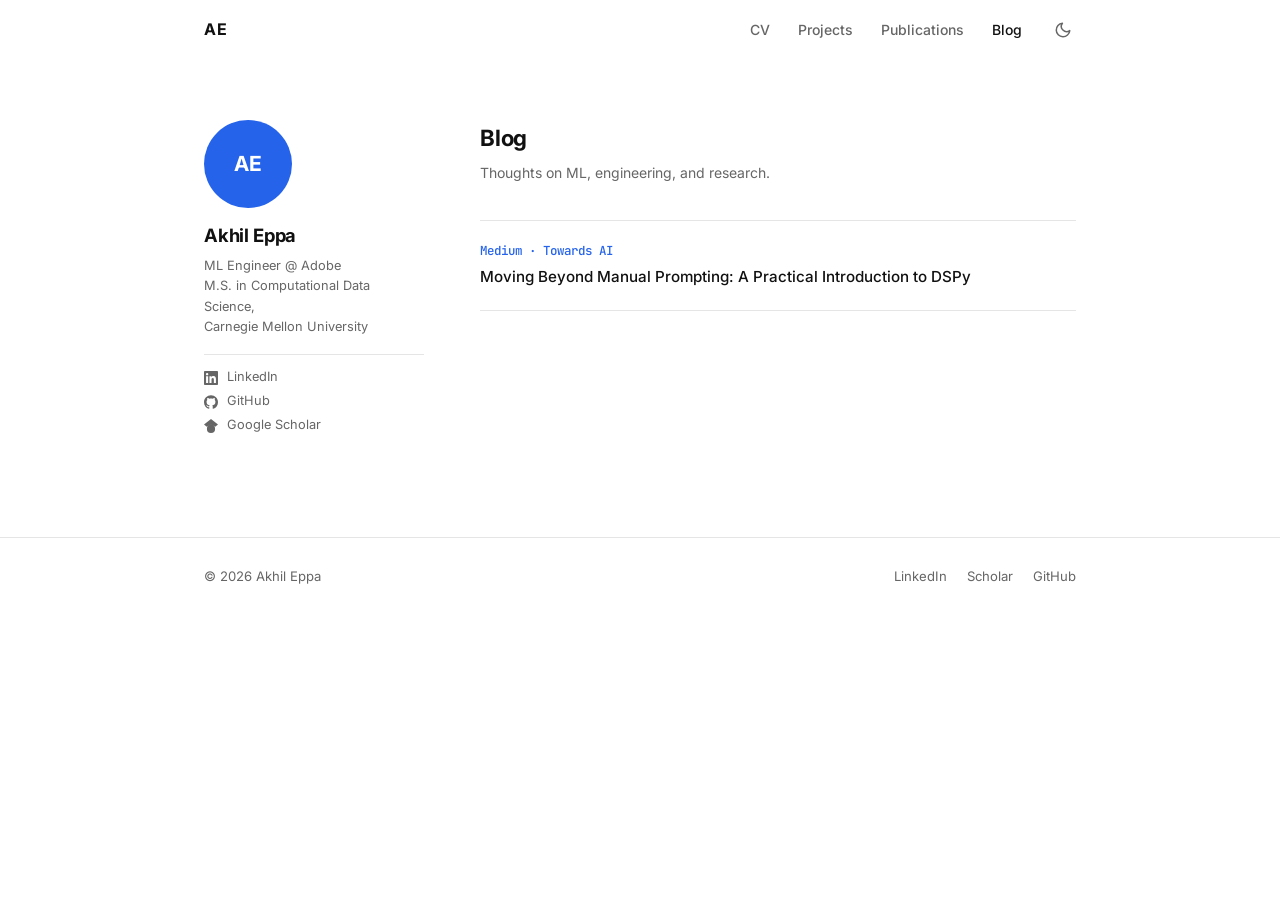
==== blog/index.html @ fbea9900 "add portfolio content" ====
<!DOCTYPE html>
<html lang="en">
<head>
  <meta charset="UTF-8">
  <meta name="viewport" content="width=device-width, initial-scale=1.0">
  <title>Blog &mdash; Akhil Eppa</title>
  <link rel="stylesheet" href="../style.css">
  <link rel="preconnect" href="https://fonts.googleapis.com">
  <link rel="preconnect" href="https://fonts.gstatic.com" crossorigin>
  <link href="https://fonts.googleapis.com/css2?family=Inter:wght@300;400;500;600;700&family=JetBrains+Mono:wght@400;500&display=swap" rel="stylesheet">
</head>
<body>

  <nav id="navbar">
    <div class="nav-inner">
      <a href="../index.html" class="nav-logo">AE</a>
      <button class="nav-hamburger" id="hamburger" aria-label="Toggle menu">
        <span></span><span></span><span></span>
      </button>
      <ul class="nav-links" id="navLinks">
        <li><a href="../cv.html">CV</a></li>
        <li><a href="../projects.html">Projects</a></li>
        <li><a href="../publications.html">Publications</a></li>
        <li><a href="../blog/index.html" class="active">Blog</a></li>
        <li>
          <button class="theme-toggle" id="themeToggle" aria-label="Toggle theme"></button>
        </li>
      </ul>
    </div>
  </nav>

  <main>
    <section id="blog-page">
      <div class="container">
        <div class="profile-layout">

          <aside class="profile-sidebar">
            <div class="profile-avatar">AE</div>
            <h1 class="profile-name">Akhil Eppa</h1>
            <p class="profile-role">ML Engineer @ Adobe<br>M.S. in Computational Data Science,<br>Carnegie Mellon University</p>
            <hr class="profile-divider">
            <ul class="profile-links">
              <li>
                <a href="https://www.linkedin.com/in/akhil-eppa" target="_blank" rel="noopener noreferrer">
                  <svg xmlns="http://www.w3.org/2000/svg" width="14" height="14" fill="currentColor" viewBox="0 0 24 24"><path d="M20.447 20.452h-3.554v-5.569c0-1.328-.027-3.037-1.852-3.037-1.853 0-2.136 1.445-2.136 2.939v5.667H9.351V9h3.414v1.561h.046c.477-.9 1.637-1.85 3.37-1.85 3.601 0 4.267 2.37 4.267 5.455v6.286zM5.337 7.433a2.062 2.062 0 0 1-2.063-2.065 2.064 2.064 0 1 1 2.063 2.065zm1.782 13.019H3.555V9h3.564v11.452zM22.225 0H1.771C.792 0 0 .774 0 1.729v20.542C0 23.227.792 24 1.771 24h20.451C23.2 24 24 23.227 24 22.271V1.729C24 .774 23.2 0 22.222 0h.003z"/></svg>
                  <span>LinkedIn</span>
                </a>
              </li>
              <li>
                <a href="https://github.com/akhil-eppa" target="_blank" rel="noopener noreferrer">
                  <svg xmlns="http://www.w3.org/2000/svg" width="14" height="14" fill="currentColor" viewBox="0 0 24 24"><path d="M12 .297c-6.63 0-12 5.373-12 12 0 5.303 3.438 9.8 8.205 11.385.6.113.82-.258.82-.577 0-.285-.01-1.04-.015-2.04-3.338.724-4.042-1.61-4.042-1.61C4.422 18.07 3.633 17.7 3.633 17.7c-1.087-.744.084-.729.084-.729 1.205.084 1.838 1.236 1.838 1.236 1.07 1.835 2.809 1.305 3.495.998.108-.776.417-1.305.76-1.605-2.665-.3-5.466-1.332-5.466-5.93 0-1.31.465-2.38 1.235-3.22-.135-.303-.54-1.523.105-3.176 0 0 1.005-.322 3.3 1.23.96-.267 1.98-.399 3-.405 1.02.006 2.04.138 3 .405 2.28-1.552 3.285-1.23 3.285-1.23.645 1.653.24 2.873.12 3.176.765.84 1.23 1.91 1.23 3.22 0 4.61-2.805 5.625-5.475 5.92.42.36.81 1.096.81 2.22 0 1.606-.015 2.896-.015 3.286 0 .315.21.69.825.57C20.565 22.092 24 17.592 24 12.297c0-6.627-5.373-12-12-12"/></svg>
                  <span>GitHub</span>
                </a>
              </li>
              <li>
                <a href="https://scholar.google.com/citations?user=CIr-OwEAAAAJ&hl=en" target="_blank" rel="noopener noreferrer">
                  <svg xmlns="http://www.w3.org/2000/svg" width="14" height="14" fill="currentColor" viewBox="0 0 24 24"><path d="M12 24a7 7 0 1 1 0-14 7 7 0 0 1 0 14zm0-24L0 9.5l4.838 3.94A8 8 0 0 1 12 10a8 8 0 0 1 7.162 3.44L24 9.5z"/></svg>
                  <span>Google Scholar</span>
                </a>
              </li>
            </ul>
          </aside>

          <div class="profile-content">
        <h2 class="section-title">Blog</h2>
        <p class="section-subtitle">Thoughts on ML, engineering, and research.</p>
        <div class="blog-list">

          <div class="blog-item">
            <div class="blog-item-meta">
              <span class="blog-venue">Medium &middot; Towards AI</span>
            </div>
            <a href="https://medium.com/towards-artificial-intelligence/moving-beyond-manual-prompting-a-practical-introduction-to-dspy-6bf4ae8082ac" target="_blank" rel="noopener noreferrer" class="blog-item-title">
              Moving Beyond Manual Prompting: A Practical Introduction to DSPy
            </a>
          </div>

        </div>
          </div><!-- /.profile-content -->

        </div><!-- /.profile-layout -->
      </div>
    </section>
  </main>

  <footer>
    <div class="container footer-inner">
      <span>&copy; 2026 Akhil Eppa</span>
      <div class="footer-links">
        <a href="https://www.linkedin.com/in/akhil-eppa" target="_blank" rel="noopener noreferrer">LinkedIn</a>
        <a href="https://scholar.google.com/citations?user=CIr-OwEAAAAJ&hl=en" target="_blank" rel="noopener noreferrer">Scholar</a>
        <a href="https://github.com/akhil-eppa" target="_blank" rel="noopener noreferrer">GitHub</a>
      </div>
    </div>
  </footer>

  <script src="../script.js"></script>
</body>
</html>
---- style.css ----
/* ===== RESET & BASE ===== */
*, *::before, *::after {
  box-sizing: border-box;
  margin: 0;
  padding: 0;
}

:root {
  --bg:           #ffffff;
  --surface:      #f7f7f7;
  --border:       #e5e5e5;
  --text:         #111111;
  --text-muted:   #666666;
  --accent:       #2563eb;
  --accent-hover: #1d4ed8;
  --nav-h:        60px;
  --max-w:        920px;
  --radius:       8px;
  --font:         'Inter', system-ui, -apple-system, sans-serif;
  --mono:         'JetBrains Mono', 'Fira Mono', monospace;
}

[data-theme="dark"] {
  --bg:           #0f0f0f;
  --surface:      #1a1a1a;
  --border:       #2a2a2a;
  --text:         #eeeeee;
  --text-muted:   #888888;
  --accent:       #60a5fa;
  --accent-hover: #93c5fd;
}

html {
  scroll-behavior: smooth;
  scroll-padding-top: var(--nav-h);
}

body {
  font-family: var(--font);
  background: var(--bg);
  color: var(--text);
  line-height: 1.6;
  transition: background 0.2s, color 0.2s;
  -webkit-font-smoothing: antialiased;
}

a {
  color: var(--accent);
  text-decoration: none;
  transition: color 0.15s;
}

a:hover {
  color: var(--accent-hover);
}

ul {
  list-style: none;
}

/* ===== LAYOUT ===== */
.container {
  max-width: var(--max-w);
  margin: 0 auto;
  padding: 0 24px;
}

section {
  padding: 80px 0;
}

section + section {
  border-top: 1px solid var(--border);
}

/* ===== NAVBAR ===== */
#navbar {
  position: fixed;
  top: 0;
  left: 0;
  right: 0;
  height: var(--nav-h);
  z-index: 100;
  background: var(--bg);
  transition: box-shadow 0.2s, background 0.2s;
}

#navbar.scrolled {
  box-shadow: 0 1px 0 var(--border);
}

.nav-inner {
  max-width: var(--max-w);
  margin: 0 auto;
  padding: 0 24px;
  height: 100%;
  display: flex;
  align-items: center;
  justify-content: space-between;
}

.nav-logo {
  font-weight: 700;
  font-size: 1rem;
  color: var(--text);
  letter-spacing: 0.06em;
}

.nav-logo:hover {
  color: var(--text);
}

.nav-links {
  display: flex;
  align-items: center;
  gap: 28px;
}

.nav-links li {
  list-style: none;
}

.nav-links a {
  color: var(--text-muted);
  font-size: 0.875rem;
  font-weight: 500;
}

.nav-links a:hover,
.nav-links a.active {
  color: var(--text);
}

.theme-toggle {
  background: none;
  border: none;
  cursor: pointer;
  color: var(--text-muted);
  display: flex;
  align-items: center;
  justify-content: center;
  padding: 4px;
  border-radius: 4px;
  transition: color 0.15s;
  line-height: 0;
}

.theme-toggle:hover {
  color: var(--text);
}

/* ===== PROFILE LAYOUT ===== */
.profile-layout {
  display: grid;
  grid-template-columns: 220px 1fr;
  gap: 56px;
  align-items: start;
}

.profile-sidebar {
  position: sticky;
  top: calc(var(--nav-h) + 40px);
}

.profile-avatar {
  width: 88px;
  height: 88px;
  border-radius: 50%;
  background: var(--accent);
  color: #fff;
  display: flex;
  align-items: center;
  justify-content: center;
  font-size: 1.3rem;
  font-weight: 700;
  letter-spacing: 0.02em;
  margin-bottom: 16px;
}

.profile-name {
  font-size: 1.15rem;
  font-weight: 700;
  letter-spacing: -0.01em;
  margin-bottom: 8px;
  line-height: 1.3;
}

.profile-role {
  font-size: 0.8rem;
  color: var(--text-muted);
  line-height: 1.6;
  margin-bottom: 0;
}

.profile-divider {
  border: none;
  border-top: 1px solid var(--border);
  margin: 16px 0;
}

.profile-links {
  display: flex;
  flex-direction: column;
  gap: 10px;
  list-style: none;
  padding: 0;
}

.profile-links li {
  display: flex;
  align-items: center;
  gap: 9px;
  font-size: 0.8rem;
  color: var(--text-muted);
  line-height: 1;
}

.profile-links li > svg {
  flex-shrink: 0;
  opacity: 0.7;
}

.profile-links a {
  display: flex;
  align-items: center;
  gap: 9px;
  font-size: 0.8rem;
  color: var(--text-muted);
  transition: color 0.15s;
  line-height: 1;
}

.profile-links a:hover {
  color: var(--text);
}

.profile-content {
  min-width: 0;
}

@media (max-width: 720px) {
  .profile-layout {
    grid-template-columns: 1fr;
    gap: 32px;
  }

  .profile-sidebar {
    position: static;
    display: flex;
    flex-direction: column;
    align-items: flex-start;
  }
}

.nav-hamburger {
  display: none;
  flex-direction: column;
  gap: 5px;
  background: none;
  border: none;
  cursor: pointer;
  padding: 4px;
}

.nav-hamburger span {
  display: block;
  width: 22px;
  height: 2px;
  background: var(--text);
  border-radius: 2px;
  transition: all 0.2s;
}

/* ===== HOME & SUBPAGES ===== */
#home,
#blog-page,
#publications-page,
#cv-page {
  padding-top: calc(var(--nav-h) + 60px);
}

.home-bio {
  display: flex;
  flex-direction: column;
  gap: 12px;
  margin-bottom: 28px;
}

.home-bio p {
  font-size: 0.9rem;
  color: var(--text-muted);
  line-height: 1.75;
}

.tagline-highlight {
  color: var(--text);
  font-weight: 500;
}

.social-links {
  display: flex;
  flex-wrap: wrap;
  gap: 14px;
}

.social-links a {
  display: inline-flex;
  align-items: center;
  gap: 6px;
  font-size: 0.82rem;
  font-weight: 500;
  color: var(--text-muted);
  transition: color 0.15s;
}

.social-links a:hover {
  color: var(--text);
}

/* Home sections */
.home-content {
  display: flex;
  flex-direction: column;
  gap: 0;
}

.home-section {
  padding: 28px 0;
  border-top: 1px solid var(--border);
  display: grid;
  grid-template-columns: 160px 1fr;
  gap: 0 32px;
  align-items: start;
}

.home-section h2 {
  font-size: 0.8rem;
  font-weight: 700;
  text-transform: uppercase;
  letter-spacing: 0.1em;
  color: var(--text-muted);
  padding-top: 2px;
}

/* Plain list */
.plain-list {
  display: flex;
  flex-direction: column;
  gap: 12px;
}

.plain-list li {
  display: flex;
  flex-direction: column;
  gap: 2px;
}

.item-primary {
  font-size: 0.9rem;
  font-weight: 500;
  color: var(--text);
}

.item-secondary {
  font-size: 0.82rem;
  color: var(--text-muted);
}

/* Experience list */
.exp-list {
  display: flex;
  flex-direction: column;
  gap: 14px;
}

.exp-list li {
  display: flex;
  gap: 20px;
  align-items: flex-start;
}

.exp-date {
  font-family: var(--mono);
  font-size: 0.78rem;
  color: var(--text-muted);
  min-width: 100px;
  flex-shrink: 0;
  padding-top: 2px;
}

.exp-body {
  display: flex;
  flex-direction: column;
  gap: 2px;
}

/* Skills list */
.skills-list {
  display: flex;
  flex-wrap: wrap;
  gap: 6px 0;
  column-gap: 0;
}

.skills-list li {
  font-size: 0.875rem;
  color: var(--text-muted);
}

.skills-list li::after {
  content: ' · ';
  color: var(--border);
  margin: 0 4px;
}

.skills-list li:last-child::after {
  content: '';
}

/* Publications in home */
.pub-title {
  font-size: 0.875rem;
  color: var(--text);
  font-weight: 400;
}

a.pub-title {
  color: var(--accent);
}

a.pub-title:hover {
  color: var(--accent-hover);
}

.see-all {
  display: inline-block;
  margin-top: 12px;
  font-size: 0.82rem;
  font-weight: 500;
}

/* Current Work */
.current-work {
  margin-top: 36px;
  padding-top: 28px;
  border-top: 1px solid var(--border);
}

.current-work h2 {
  font-size: 0.8rem;
  font-weight: 700;
  text-transform: uppercase;
  letter-spacing: 0.1em;
  color: var(--text-muted);
  margin-bottom: 14px;
}

.current-work ul {
  display: flex;
  flex-direction: column;
  gap: 8px;
  padding-left: 0;
}

.current-work li {
  font-size: 0.9rem;
  color: var(--text-muted);
  line-height: 1.65;
  padding-left: 14px;
  position: relative;
}

.current-work li::before {
  content: '–';
  position: absolute;
  left: 0;
  color: var(--border);
}

/* ===== SECTION HEADERS ===== */
.section-title {
  font-size: 1.4rem;
  font-weight: 700;
  letter-spacing: -0.01em;
  margin-bottom: 6px;
}

.section-subtitle {
  font-size: 0.875rem;
  color: var(--text-muted);
  margin-bottom: 36px;
}

.section-subtitle a {
  font-weight: 500;
}

/* ===== CARDS (WORK) ===== */
.cards-grid {
  display: grid;
  grid-template-columns: repeat(auto-fill, minmax(320px, 1fr));
  gap: 14px;
}

.card {
  background: var(--surface);
  border: 1px solid var(--border);
  border-radius: var(--radius);
  padding: 20px 22px;
  transition: border-color 0.15s;
}

.card:hover {
  border-color: var(--text-muted);
}

.card-header {
  display: flex;
  flex-direction: column;
  gap: 8px;
  margin-bottom: 10px;
}

.card h3 {
  font-size: 0.95rem;
  font-weight: 600;
  line-height: 1.35;
}

.card p {
  font-size: 0.875rem;
  color: var(--text-muted);
  line-height: 1.65;
}

.card-tags {
  display: flex;
  flex-wrap: wrap;
  gap: 5px;
}

/* ===== TAGS ===== */
.tag {
  font-family: var(--mono);
  font-size: 0.72rem;
  background: var(--border);
  color: var(--text-muted);
  padding: 2px 7px;
  border-radius: 4px;
  line-height: 1.6;
}

/* ===== RESEARCH ===== */
.research-list {
  display: flex;
  flex-direction: column;
}

.research-item {
  display: flex;
  gap: 24px;
  padding: 24px 0;
  border-bottom: 1px solid var(--border);
}

.research-item:last-child {
  border-bottom: none;
}

.research-meta {
  display: flex;
  flex-direction: column;
  align-items: flex-end;
  min-width: 68px;
  padding-top: 3px;
  gap: 5px;
  flex-shrink: 0;
}

.research-year {
  font-family: var(--mono);
  font-size: 0.78rem;
  color: var(--text-muted);
}

.research-venue {
  font-size: 0.72rem;
  font-weight: 600;
  color: var(--accent);
  text-transform: uppercase;
  letter-spacing: 0.05em;
}

.project-date {
  font-size: 0.78rem;
  color: var(--text-muted);
  margin-bottom: 8px;
  font-family: var(--mono);
}

.research-body h3 {
  font-size: 0.95rem;
  font-weight: 600;
  line-height: 1.4;
  margin-bottom: 8px;
}

.research-body p {
  font-size: 0.875rem;
  color: var(--text-muted);
  line-height: 1.65;
  margin-bottom: 10px;
}

.research-link {
  font-size: 0.85rem;
  font-weight: 500;
}

/* ===== BLOG ===== */
.blog-empty {
  color: var(--text-muted);
  font-size: 0.95rem;
  font-style: italic;
}

.blog-list {
  display: flex;
  flex-direction: column;
  margin-top: 8px;
}

.blog-item {
  display: flex;
  flex-direction: column;
  gap: 4px;
  padding: 20px 0;
  border-bottom: 1px solid var(--border);
}

.blog-item:first-child {
  border-top: 1px solid var(--border);
}

.blog-item-meta {
  font-size: 0.78rem;
  color: var(--text-muted);
  font-family: var(--mono);
}

.blog-venue {
  color: var(--accent);
  font-weight: 500;
}

.blog-item-title {
  font-size: 0.95rem;
  font-weight: 500;
  color: var(--text);
  transition: color 0.15s;
}

.blog-item-title:hover {
  color: var(--accent);
}

/* ===== CV ===== */
.cv-summary {
  font-size: 0.975rem;
  color: var(--text-muted);
  line-height: 1.75;
  max-width: 620px;
  margin-top: 8px;
}

.cv-block {
  margin-top: 52px;
}

.cv-section-label {
  font-size: 0.72rem;
  font-weight: 700;
  text-transform: uppercase;
  letter-spacing: 0.12em;
  color: var(--text-muted);
  margin-bottom: 20px;
}

/* Timeline */
.timeline {
  display: flex;
  flex-direction: column;
}

.timeline-item {
  padding: 20px 0;
  border-bottom: 1px solid var(--border);
}

.timeline-item:last-child {
  border-bottom: none;
}

.timeline-header {
  display: flex;
  justify-content: space-between;
  align-items: flex-start;
  flex-wrap: wrap;
  gap: 4px;
  margin-bottom: 10px;
}

.timeline-role {
  display: block;
  font-size: 0.9rem;
  font-weight: 600;
  margin-bottom: 2px;
}

.timeline-org {
  display: block;
  font-size: 0.82rem;
  color: var(--accent);
  font-weight: 500;
}

.timeline-date {
  font-family: var(--mono);
  font-size: 0.78rem;
  color: var(--text-muted);
  white-space: nowrap;
  padding-top: 2px;
}

.timeline-item ul {
  display: flex;
  flex-direction: column;
  gap: 5px;
  padding-left: 0;
}

.timeline-item li {
  font-size: 0.875rem;
  color: var(--text-muted);
  line-height: 1.6;
  padding-left: 14px;
  position: relative;
}

.timeline-item li::before {
  content: '–';
  position: absolute;
  left: 0;
  color: var(--border);
}

.timeline-detail {
  font-size: 0.85rem;
  color: var(--text-muted);
}

/* Skills */
.skills-groups {
  display: flex;
  flex-direction: column;
  gap: 14px;
}

.skills-group {
  display: flex;
  align-items: flex-start;
  gap: 16px;
}

.skills-label {
  font-size: 0.8rem;
  color: var(--text-muted);
  min-width: 140px;
  padding-top: 4px;
  font-weight: 500;
  flex-shrink: 0;
}

.tags-row {
  display: flex;
  flex-wrap: wrap;
  gap: 6px;
}

/* Awards / Certs */
.awards-list {
  display: flex;
  flex-direction: column;
  gap: 8px;
}

.awards-list li {
  font-size: 0.875rem;
  color: var(--text-muted);
  padding-left: 14px;
  position: relative;
}

.awards-list li::before {
  content: '–';
  position: absolute;
  left: 0;
  color: var(--border);
}

/* ===== FOOTER ===== */
footer {
  border-top: 1px solid var(--border);
  padding: 28px 0;
  margin-top: 24px;
}

.footer-inner {
  display: flex;
  justify-content: space-between;
  align-items: center;
  flex-wrap: wrap;
  gap: 12px;
}

footer span {
  font-size: 0.82rem;
  color: var(--text-muted);
}

.footer-links {
  display: flex;
  gap: 20px;
}

.footer-links a {
  font-size: 0.82rem;
  color: var(--text-muted);
}

.footer-links a:hover {
  color: var(--text);
}

/* ===== RESPONSIVE ===== */
@media (max-width: 600px) {
  .home-section {
    grid-template-columns: 1fr;
    gap: 10px;
  }


  .nav-hamburger {
    display: flex;
  }

  .nav-links {
    display: none;
    position: absolute;
    top: var(--nav-h);
    left: 0;
    right: 0;
    background: var(--bg);
    flex-direction: column;
    align-items: flex-start;
    padding: 16px 24px 20px;
    border-bottom: 1px solid var(--border);
    gap: 14px;
  }

  .nav-links.open {
    display: flex;
  }

  .cards-grid {
    grid-template-columns: 1fr;
  }

  .research-item {
    flex-direction: column-reverse;
    gap: 6px;
  }

  .research-meta {
    flex-direction: row;
    align-items: center;
    gap: 10px;
    min-width: auto;
  }

  .skills-group {
    flex-direction: column;
    gap: 8px;
  }

  .skills-label {
    min-width: auto;
  }

  .timeline-header {
    flex-direction: column;
    gap: 2px;
  }

  .footer-inner {
    flex-direction: column;
    align-items: flex-start;
  }
}

@media (max-width: 400px) {
  .social-links a span {
    display: none;
  }

  .social-links a {
    padding: 8px 10px;
  }
}
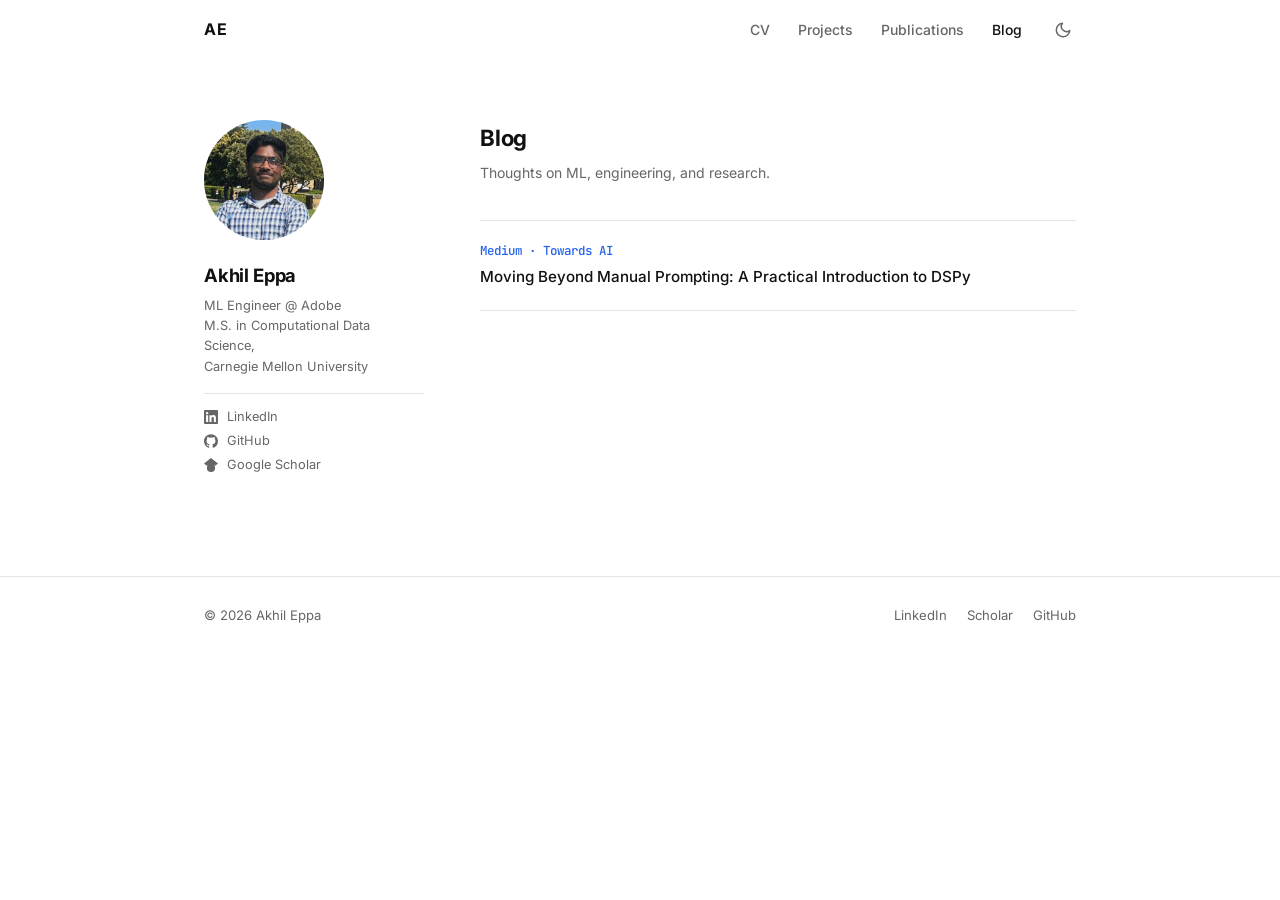
==== commit 31f4ecd8: "update to site" ====
--- a/blog/index.html
+++ b/blog/index.html
@@ -3,7 +3,19 @@
 <head>
   <meta charset="UTF-8">
   <meta name="viewport" content="width=device-width, initial-scale=1.0">
-  <title>Blog &mdash; Akhil Eppa</title>
+  <title>Blog — Akhil Eppa | ML Engineer at Adobe</title>
+  <meta name="description" content="Blog by Akhil Eppa — Machine Learning Engineer at Adobe writing about LLM evaluation, agentic AI systems, and applied machine learning.">
+  <meta name="keywords" content="Akhil Eppa blog, machine learning blog, LLM evaluation, agentic AI, Adobe ML, applied AI writing">
+  <meta name="author" content="Akhil Eppa">
+  <link rel="canonical" href="https://akhil-eppa.github.io/blog/">
+
+  <!-- Open Graph -->
+  <meta property="og:type" content="website">
+  <meta property="og:title" content="Blog — Akhil Eppa | ML Engineer at Adobe">
+  <meta property="og:description" content="Writing on LLM evaluation, agentic AI, and applied machine learning by Akhil Eppa.">
+  <meta property="og:url" content="https://akhil-eppa.github.io/blog/">
+  <meta property="og:site_name" content="Akhil Eppa">
+
   <link rel="stylesheet" href="../style.css">
   <link rel="preconnect" href="https://fonts.googleapis.com">
   <link rel="preconnect" href="https://fonts.gstatic.com" crossorigin>
@@ -35,7 +47,7 @@
         <div class="profile-layout">
 
           <aside class="profile-sidebar">
-            <div class="profile-avatar">AE</div>
+            <img src="../akhil.jpeg" alt="Akhil Eppa" class="profile-avatar">
             <h1 class="profile-name">Akhil Eppa</h1>
             <p class="profile-role">ML Engineer @ Adobe<br>M.S. in Computational Data Science,<br>Carnegie Mellon University</p>
             <hr class="profile-divider">
--- a/style.css
+++ b/style.css
@@ -163,17 +163,10 @@
 }
 
 .profile-avatar {
-  width: 88px;
-  height: 88px;
+  width: 120px;
+  height: 120px;
   border-radius: 50%;
-  background: var(--accent);
-  color: #fff;
-  display: flex;
-  align-items: center;
-  justify-content: center;
-  font-size: 1.3rem;
-  font-weight: 700;
-  letter-spacing: 0.02em;
+  object-fit: cover;
   margin-bottom: 16px;
 }
 
